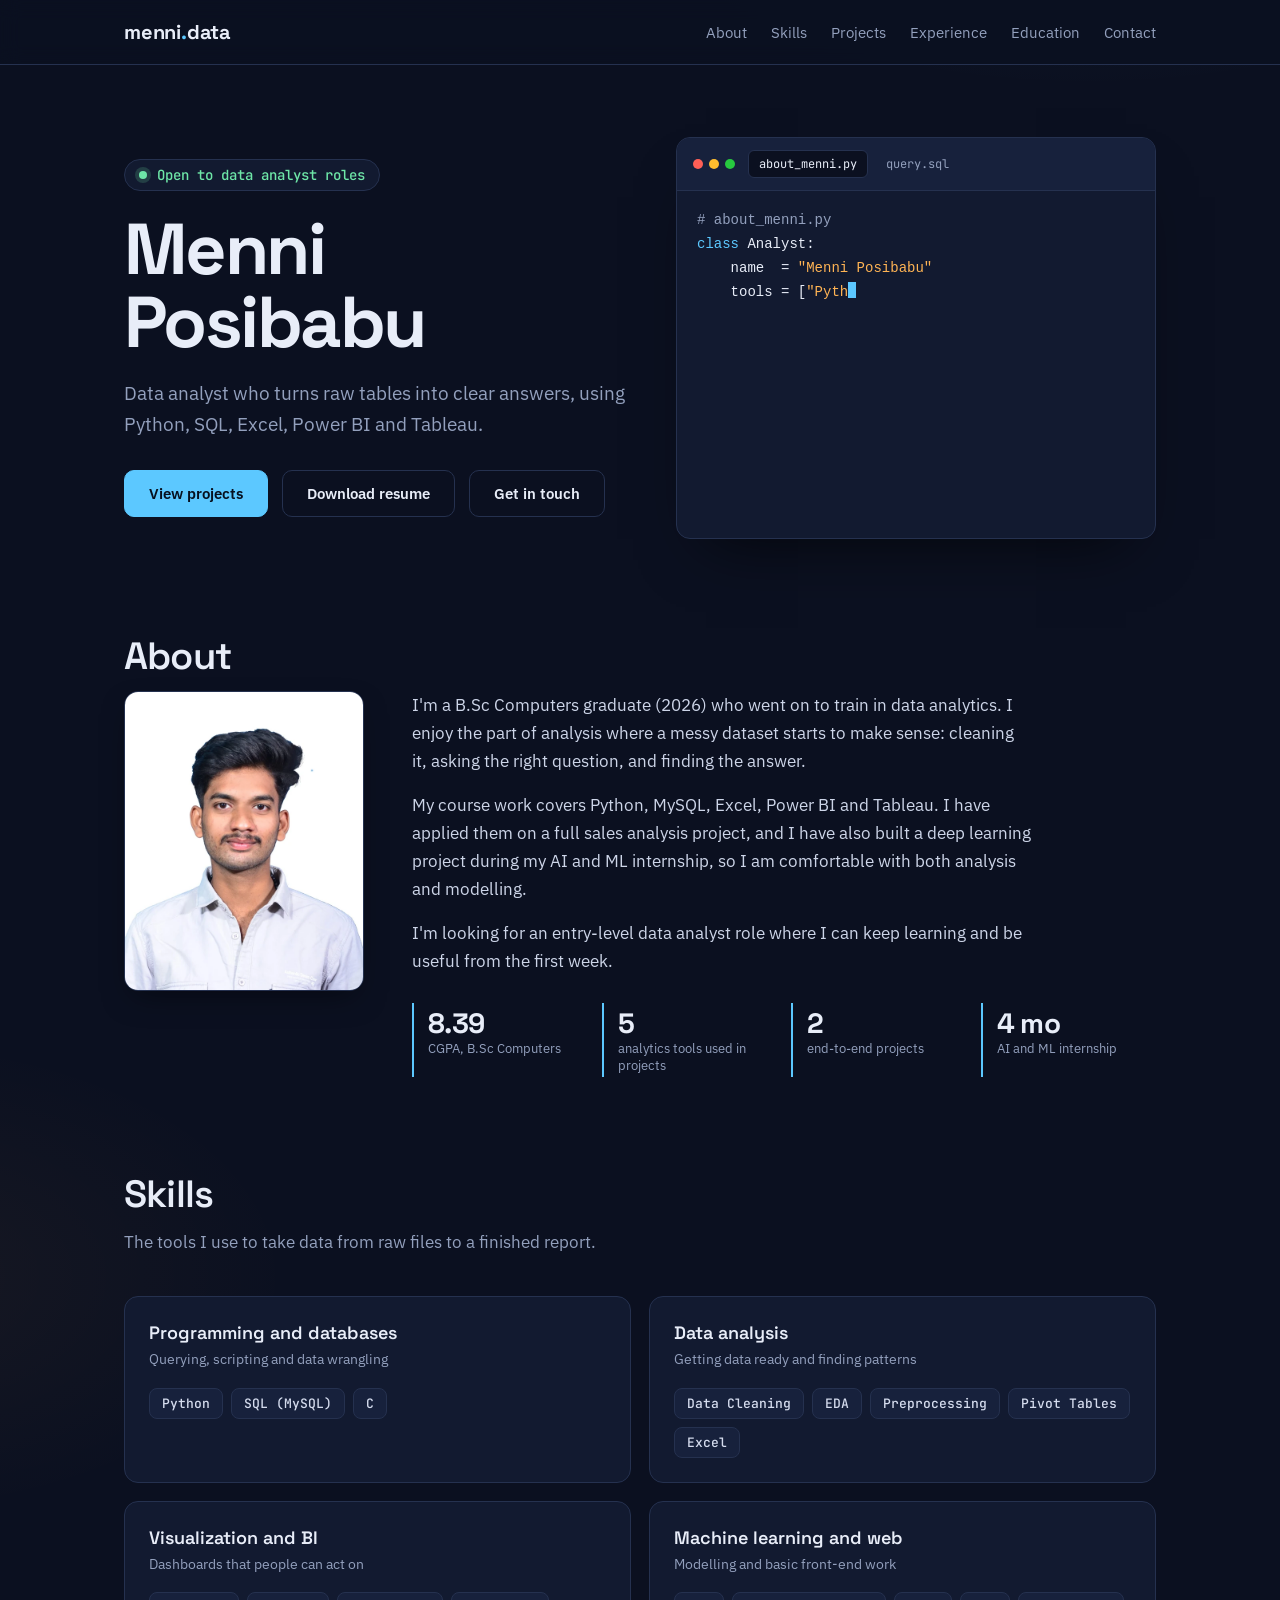
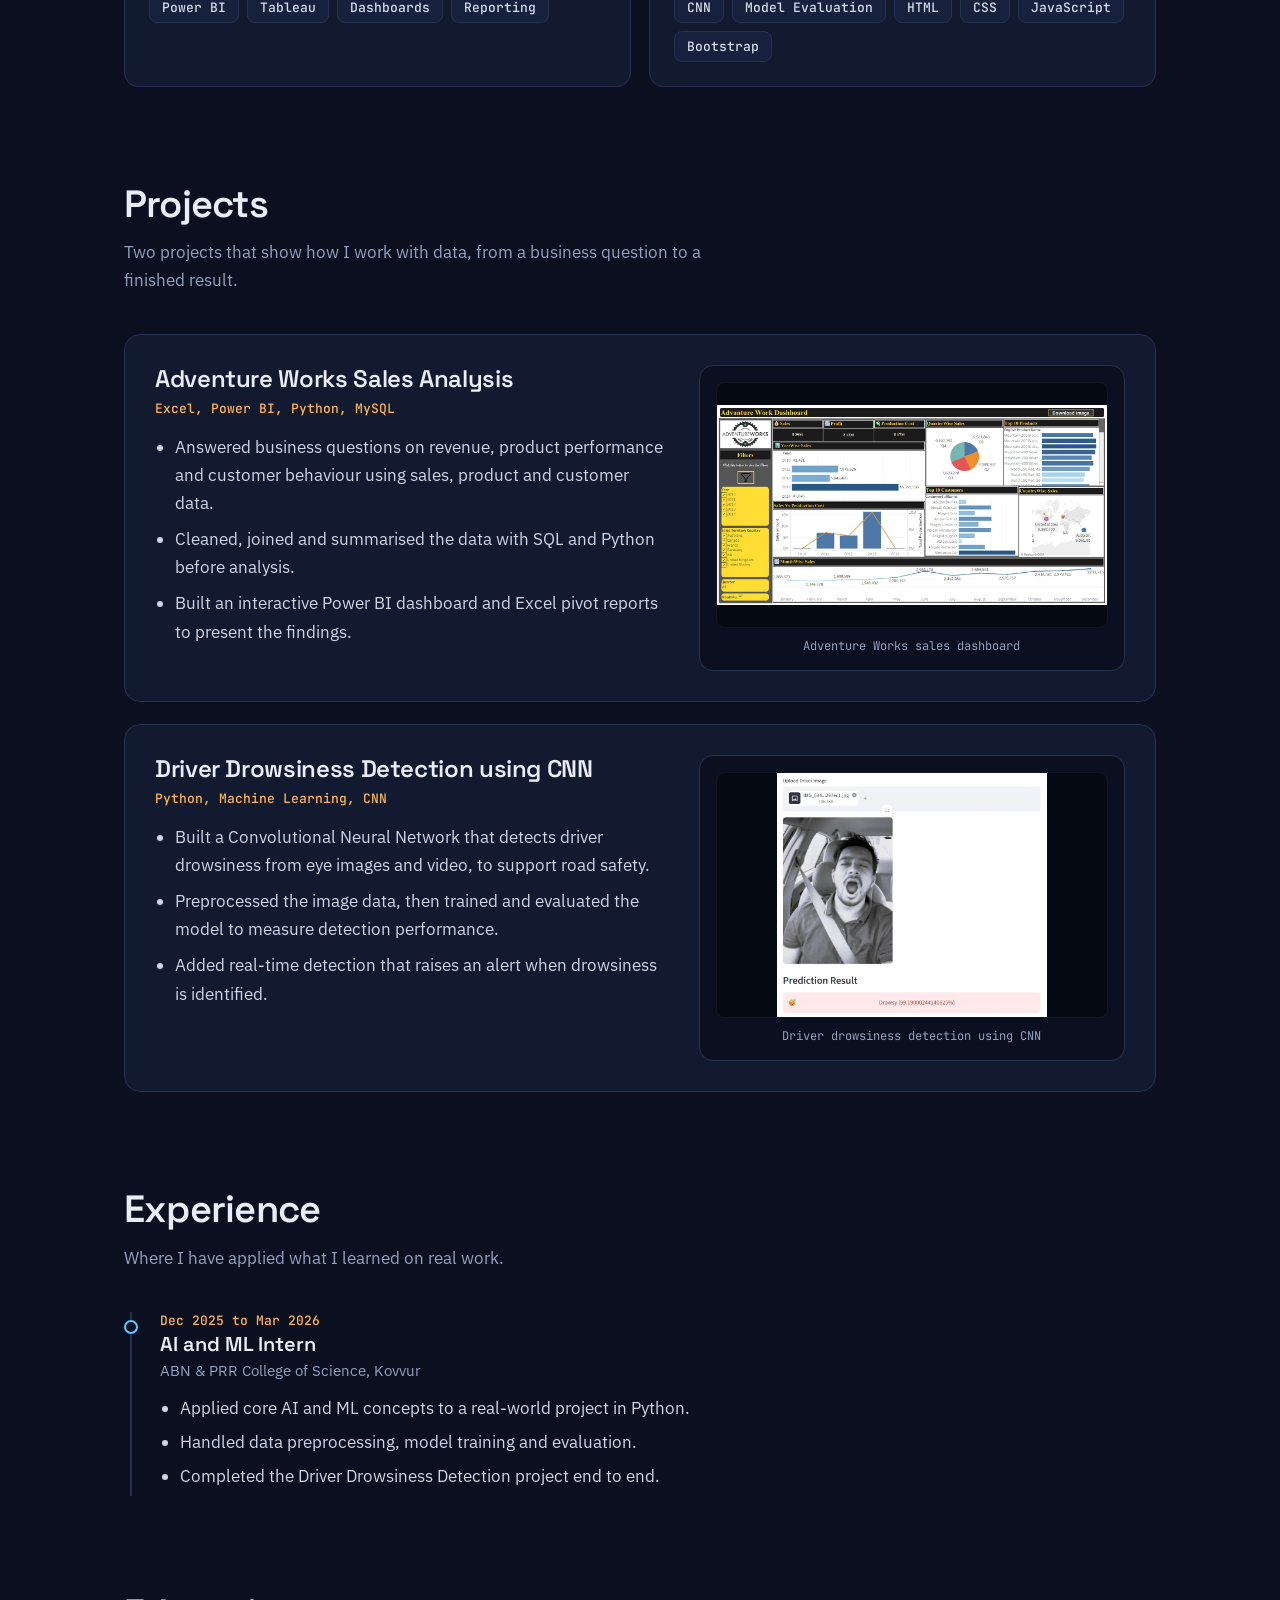
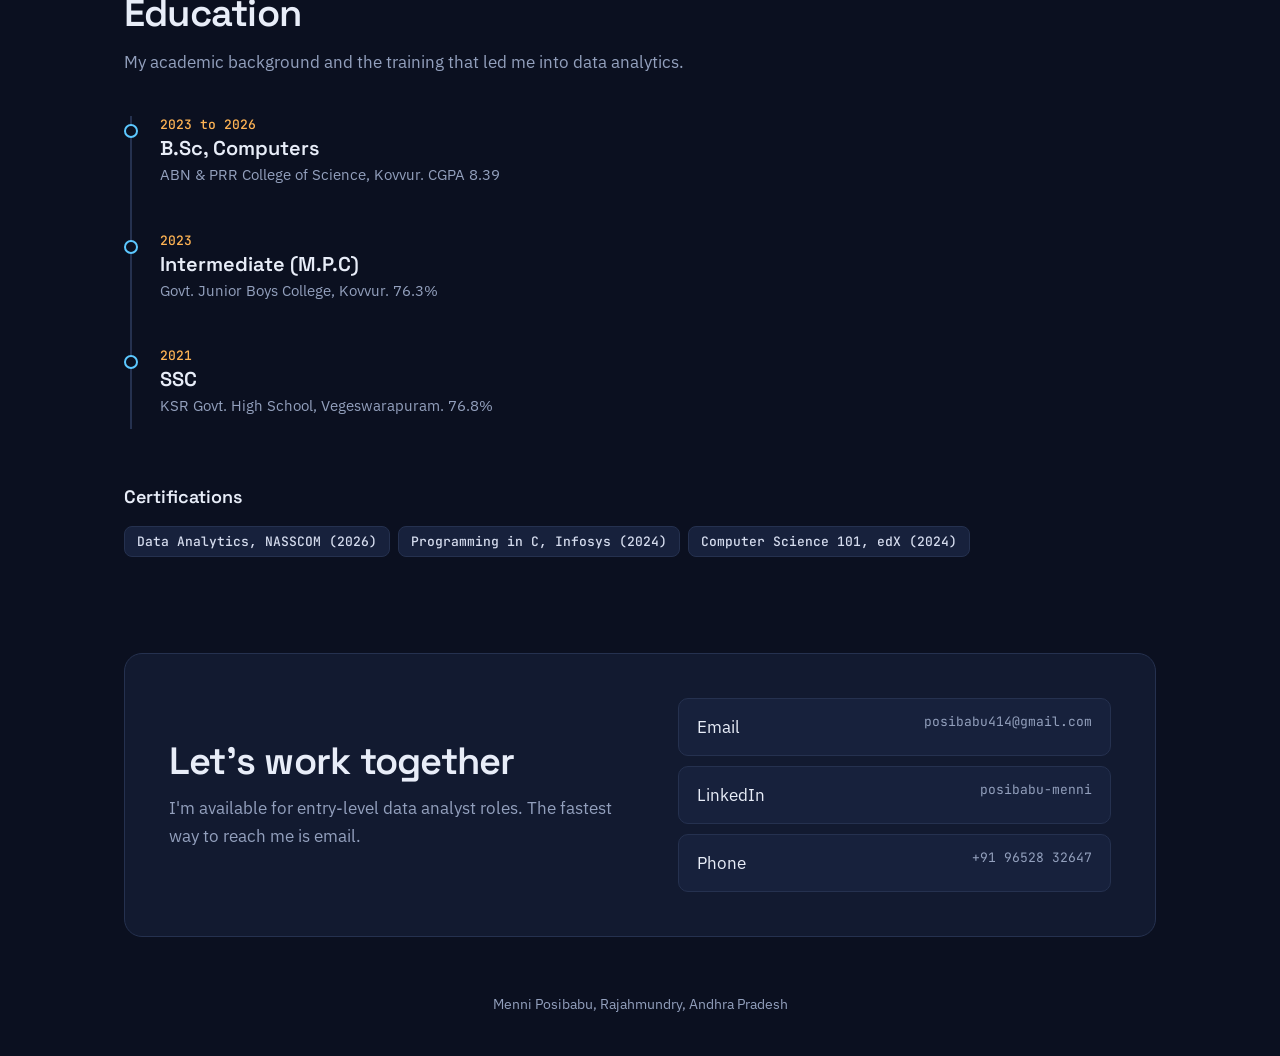
==== index.html @ e48db05c "Add files via upload" ====
<!DOCTYPE html>
<html lang="en">

<head>
  <meta charset="utf-8">
  <meta name="viewport" content="width=device-width, initial-scale=1, viewport-fit=cover">
  <meta name="theme-color" content="#0b1020">
  <title>Menni Posibabu | Data Analyst Portfolio</title>
  <meta name="description" content="Entry-level data analyst skilled in Python, SQL, Excel, Power BI and Tableau.">
  <link rel="preconnect" href="https://fonts.googleapis.com">
  <link rel="preconnect" href="https://fonts.gstatic.com" crossorigin>
  <link
    href="https://fonts.googleapis.com/css2?family=IBM+Plex+Sans:wght@400;500;600&family=Space+Grotesk:wght@500;600;700&family=JetBrains+Mono:wght@400;500&display=swap"
    rel="stylesheet">
  <style>
    :root {
      color-scheme: dark;
      --bg: #0b1020;
      --panel: #121a30;
      --panel2: #17213c;
      --line: #25314f;
      --text: #e8edf8;
      --muted: #93a0bd;
      --accent: #5cc8ff;
      --accent2: #ffb454;
      --ok: #6ee7a8;
      --display: "Space Grotesk", "Segoe UI", system-ui, sans-serif;
      --body: "IBM Plex Sans", "Segoe UI", system-ui, sans-serif;
      --mono: "JetBrains Mono", ui-monospace, Consolas, monospace;
      box-sizing: border-box;
    }

    *,
    *::before,
    *::after {
      box-sizing: inherit
    }

    html {
      scroll-behavior: smooth;
      scroll-padding-top: 80px
    }

    body {
      margin: 0;
      background: var(--bg);
      color: var(--text);
      font: 400 17px/1.65 var(--body);
      -webkit-font-smoothing: antialiased;
      background-image:
        radial-gradient(900px 500px at 85% -5%, rgba(92, 200, 255, .10), transparent 60%),
        radial-gradient(700px 400px at -10% 30%, rgba(255, 180, 84, .05), transparent 60%);
    }

    a {
      color: inherit
    }

    :focus-visible {
      outline: 2px solid var(--accent);
      outline-offset: 3px;
      border-radius: 4px
    }

    .wrap {
      max-width: 1080px;
      margin: 0 auto;
      padding: 0 24px
    }

    /* Global Image Optimization & Safety Guard */
    img,
    picture {
      max-width: 100%;
      height: auto;
      display: block
    }

    /* Header & Nav */
    header {
      position: sticky;
      top: 0;
      z-index: 20;
      background: rgba(11, 16, 32, .88);
      backdrop-filter: blur(10px);
      border-bottom: 1px solid var(--line)
    }

    nav {
      display: flex;
      align-items: center;
      justify-content: space-between;
      height: 64px
    }

    .logo {
      font: 700 20px var(--display);
      text-decoration: none;
      letter-spacing: -.01em
    }

    .logo span {
      color: var(--accent)
    }

    nav ul {
      display: flex;
      gap: 24px;
      list-style: none;
      margin: 0;
      padding: 0
    }

    nav ul a {
      text-decoration: none;
      color: var(--muted);
      font-size: 15px;
      transition: color .2s
    }

    nav ul a:hover {
      color: var(--text)
    }

    /* Sections */
    section {
      padding: 96px 0 0
    }

    h2 {
      font: 600 clamp(28px, 4vw, 38px)/1.15 var(--display);
      letter-spacing: -.02em;
      margin: 0 0 12px
    }

    .lead {
      color: var(--muted);
      max-width: 60ch;
      margin: 0 0 40px
    }

    /* Hero */
    .hero {
      padding-top: 72px;
      display: grid;
      grid-template-columns: minmax(0, 1.05fr) minmax(0, 1fr);
      gap: 48px;
      align-items: center
    }

    .status {
      display: inline-flex;
      align-items: center;
      gap: 10px;
      font: 500 14px var(--mono);
      color: var(--ok);
      border: 1px solid var(--line);
      background: var(--panel);
      padding: 6px 14px;
      border-radius: 99px
    }

    .status i {
      width: 8px;
      height: 8px;
      border-radius: 50%;
      background: var(--ok);
      box-shadow: 0 0 0 4px rgba(110, 231, 168, .18)
    }

    h1 {
      font: 700 clamp(40px, 6.4vw, 72px)/1.02 var(--display);
      letter-spacing: -.035em;
      margin: 22px 0 18px
    }

    .hero p {
      color: var(--muted);
      font-size: 19px;
      max-width: 46ch;
      margin: 0 0 30px
    }

    .btns {
      display: flex;
      gap: 14px;
      flex-wrap: wrap
    }

    .btn {
      display: inline-block;
      padding: 13px 24px;
      border-radius: 10px;
      font: 600 15px var(--body);
      text-decoration: none;
      border: 1px solid var(--line);
      transition: transform .15s, border-color .2s, background .2s
    }

    .btn:hover {
      transform: translateY(-2px);
      border-color: var(--accent)
    }

    .btn.primary {
      background: var(--accent);
      color: #06101f;
      border-color: var(--accent)
    }

    .btn.primary:hover {
      background: #86d8ff
    }

    /* Interactive Console Widget */
    .console {
      background: var(--panel);
      border: 1px solid var(--line);
      border-radius: 14px;
      box-shadow: 0 30px 60px -30px rgba(0, 0, 0, .7);
      overflow: hidden;
      font: 400 14px/1.7 var(--mono)
    }

    .console .bar {
      display: flex;
      align-items: center;
      gap: 7px;
      padding: 12px 16px;
      border-bottom: 1px solid var(--line);
      background: var(--panel2);
      font-size: 12px
    }

    .console .dots {
      display: flex;
      gap: 6px;
      margin-right: 6px
    }

    .console .dots span {
      width: 10px;
      height: 10px;
      border-radius: 50%
    }

    .console .dots span:nth-child(1) {
      background: #ff5f56
    }

    .console .dots span:nth-child(2) {
      background: #ffbd2e
    }

    .console .dots span:nth-child(3) {
      background: #27c93f
    }

    .console .tab {
      font: inherit;
      color: var(--muted);
      background: transparent;
      border: 1px solid transparent;
      border-radius: 6px;
      padding: 3px 10px;
      cursor: pointer;
      transition: all .15s
    }

    .console .tab.on {
      color: var(--text);
      background: var(--bg);
      border-color: var(--line)
    }

    .console pre {
      margin: 0;
      padding: 18px 20px;
      white-space: pre-wrap;
      min-height: 150px;
      color: var(--text)
    }

    .k {
      color: var(--accent)
    }

    .s {
      color: var(--accent2)
    }

    .c {
      color: var(--muted)
    }

    .caret {
      display: inline-block;
      width: 8px;
      height: 16px;
      background: var(--accent);
      vertical-align: -2px;
      animation: blink 1s steps(2) infinite
    }

    @keyframes blink {
      50% {
        opacity: 0
      }
    }

    .result {
      padding: 0 20px 18px;
      opacity: 0;
      transition: opacity .5s
    }

    .result.show {
      opacity: 1
    }

    .result table {
      width: 100%;
      border-collapse: collapse;
      font-size: 13px
    }

    .result th,
    .result td {
      text-align: left;
      padding: 8px 10px;
      border-top: 1px solid var(--line);
      vertical-align: top
    }

    .result th {
      color: var(--muted);
      font-weight: 400;
      width: 26%
    }

    .result td {
      color: var(--text)
    }

    /* About Section */
    .about {
      display: grid;
      grid-template-columns: 240px minmax(0, 1fr);
      gap: 48px;
      align-items: start
    }

    .photo {
      width: 240px;
      height: 300px;
      aspect-ratio: 4/5;
      border-radius: 14px;
      border: 1px solid var(--line);
      background: var(--panel2);
      overflow: hidden;
      flex-shrink: 0;
      box-shadow: 0 12px 30px -10px rgba(0, 0, 0, .5);
    }

    .photo picture,
    .photo img {
      width: 100%;
      height: 100%
    }

    .photo img {
      object-fit: cover;
      object-position: center top
    }

    .about p {
      margin: 0 0 16px;
      max-width: 62ch;
      color: #cdd5e8
    }

    .facts {
      display: grid;
      grid-template-columns: repeat(4, 1fr);
      gap: 14px;
      margin-top: 28px
    }

    .fact {
      border-left: 2px solid var(--accent);
      padding: 2px 0 2px 14px
    }

    .fact b {
      display: block;
      font: 700 28px var(--display);
      letter-spacing: -.02em
    }

    .fact small {
      color: var(--muted);
      font-size: 13px;
      line-height: 1.3;
      display: block
    }

    /* Skills */
    .skills {
      display: grid;
      grid-template-columns: repeat(2, minmax(0, 1fr));
      gap: 18px
    }

    .group {
      background: var(--panel);
      border: 1px solid var(--line);
      border-radius: 14px;
      padding: 24px
    }

    .group h3 {
      font: 600 18px var(--display);
      margin: 0 0 4px
    }

    .group p {
      margin: 0 0 16px;
      color: var(--muted);
      font-size: 14px
    }

    .chips {
      display: flex;
      flex-wrap: wrap;
      gap: 8px
    }

    .chip {
      font: 500 13px var(--mono);
      padding: 6px 12px;
      border-radius: 8px;
      background: var(--panel2);
      border: 1px solid var(--line);
      color: #d5dcee
    }

    /* Projects */
    .proj {
      display: grid;
      gap: 22px
    }

    .card {
      background: var(--panel);
      border: 1px solid var(--line);
      border-radius: 16px;
      padding: 30px;
      display: grid;
      grid-template-columns: minmax(0, 1.2fr) minmax(0, 1fr);
      gap: 32px;
      transition: border-color .25s
    }

    .card:hover {
      border-color: #3a4c78
    }

    .card h3 {
      font: 600 24px/1.2 var(--display);
      letter-spacing: -.015em;
      margin: 0 0 6px
    }

    .tag {
      color: var(--accent2);
      font: 500 13px var(--mono);
      margin: 0 0 16px
    }

    .card ul {
      margin: 0 0 20px;
      padding-left: 20px;
      color: #cdd5e8
    }

    .card li {
      margin-bottom: 8px
    }

    /* Visual Frame - Uniform, Constrained & Anti-Layout-Shift */
    .viz {
      background: var(--bg);
      border: 1px solid var(--line);
      border-radius: 14px;
      padding: 16px;
      display: flex;
      flex-direction: column;
      justify-content: center;
      gap: 10px;
    }

    .viz-frame {
      position: relative;
      width: 100%;
      aspect-ratio: 16/10;
      max-height: 270px;
      border-radius: 8px;
      overflow: hidden;
      background: #060a15;
      border: 1px solid rgba(255, 255, 255, .05);
      display: flex;
      align-items: center;
      justify-content: center;
    }

    .viz-frame picture,
    .viz-frame img {
      width: 100%;
      height: 100%
    }

    .viz-frame img {
      object-fit: contain;
      transition: transform .3s ease
    }

    .card:hover .viz-frame img {
      transform: scale(1.02)
    }

    .viz-caption {
      color: var(--muted);
      font: 12px/1.4 var(--mono);
      text-align: center
    }

    /* Timeline: Experience & Education */
    .tl {
      border-left: 2px solid var(--line);
      margin-left: 6px;
      padding-left: 28px;
      display: grid;
      gap: 34px
    }

    .item {
      position: relative
    }

    .item::before {
      content: "";
      position: absolute;
      left: -36px;
      top: 8px;
      width: 14px;
      height: 14px;
      border-radius: 50%;
      background: var(--bg);
      border: 2px solid var(--accent)
    }

    .item .when {
      font: 500 13px var(--mono);
      color: var(--accent2)
    }

    .item h3 {
      font: 600 20px var(--display);
      margin: 2px 0 2px
    }

    .item .where {
      color: var(--muted);
      font-size: 15px;
      margin-bottom: 10px
    }

    .item ul {
      margin: 0;
      padding-left: 20px;
      color: #cdd5e8
    }

    .item li {
      margin-bottom: 6px
    }

    .sub {
      font: 600 18px var(--display);
      margin: 56px 0 18px
    }

    /* Contact */
    .contact {
      text-align: left;
      background: var(--panel);
      border: 1px solid var(--line);
      border-radius: 18px;
      padding: 44px;
      display: grid;
      grid-template-columns: minmax(0, 1.1fr) minmax(0, 1fr);
      gap: 32px;
      align-items: center
    }

    .contact h2 {
      margin: 0 0 10px
    }

    .contact p {
      color: var(--muted);
      margin: 0
    }

    .links {
      display: grid;
      gap: 10px
    }

    .links a {
      display: flex;
      justify-content: space-between;
      gap: 12px;
      padding: 14px 18px;
      border: 1px solid var(--line);
      border-radius: 10px;
      text-decoration: none;
      background: var(--panel2);
      transition: border-color .2s, transform .15s;
      overflow-wrap: anywhere
    }

    .links a:hover {
      border-color: var(--accent);
      transform: translateX(3px)
    }

    .links span {
      color: var(--muted);
      font: 13px var(--mono);
      min-width: 0
    }

    footer {
      padding: 56px 0 40px;
      color: var(--muted);
      font-size: 14px;
      text-align: center
    }

    /* Clean Consolidated Responsive Breakpoints */
    @media (max-width:860px) {
      .hero {
        grid-template-columns: 1fr;
        gap: 36px
      }

      .about {
        grid-template-columns: 1fr;
        gap: 28px
      }

      .photo {
        width: 180px;
        height: 225px
      }

      .facts {
        grid-template-columns: repeat(2, 1fr)
      }

      .card {
        grid-template-columns: 1fr;
        padding: 24px;
        gap: 24px
      }

      .contact {
        grid-template-columns: 1fr;
        padding: 28px
      }
    }

    @media (max-width:720px) {
      nav {
        height: auto;
        flex-direction: column;
        gap: 8px;
        padding: 12px 0
      }

      nav ul {
        gap: 8px;
        overflow-x: auto;
        scrollbar-width: none
      }

      nav ul::-webkit-scrollbar {
        display: none
      }

      nav ul a {
        display: block;
        padding: 6px 10px;
        white-space: nowrap
      }

      .skills {
        grid-template-columns: 1fr
      }
    }

    @media (max-width:600px) {
      .wrap {
        padding: 0 18px
      }

      section {
        padding-top: 72px
      }

      .hero {
        padding-top: 40px;
        gap: 28px
      }

      .hero p {
        font-size: 17px
      }

      .btns {
        gap: 10px
      }

      .btn {
        padding: 12px 18px
      }

      .console .bar {
        padding: 10px 12px
      }

      .console pre {
        padding: 14px 16px;
        font-size: 13px
      }

      .result {
        padding: 0 14px 14px
      }

      .result th,
      .result td {
        padding: 6px;
        font-size: 12px
      }

      .group {
        padding: 20px
      }

      .viz-frame {
        max-height: 220px
      }

      .links a {
        flex-wrap: wrap;
        padding: 12px 14px
      }

      footer {
        padding: 40px 0 30px
      }
    }

    @media (max-width:380px) {
      .wrap {
        padding: 0 14px
      }

      h1 {
        font-size: clamp(34px, 10vw, 42px)
      }

      .btns {
        flex-direction: column;
        align-items: stretch
      }

      .btn {
        text-align: center
      }

      .photo {
        width: 150px;
        height: 190px
      }

      .chip {
        font-size: 12px;
        padding: 5px 8px
      }

      .contact {
        padding: 20px
      }
    }

    @media (prefers-reduced-motion:reduce) {

      *,
      *::before,
      *::after {
        animation: none !important;
        transition: none !important;
        scroll-behavior: auto !important
      }

      .result {
        opacity: 1
      }
    }
  </style>
</head>

<body>

  <header>
    <div class="wrap">
      <nav>
        <a class="logo" href="#top">menni<span>.</span>data</a>
        <ul>
          <li><a href="#about">About</a></li>
          <li><a href="#skills">Skills</a></li>
          <li><a href="#projects">Projects</a></li>
          <li><a href="#experience">Experience</a></li>
          <li><a href="#education">Education</a></li>
          <li><a href="#contact">Contact</a></li>
        </ul>
      </nav>
    </div>
  </header>

  <main id="top">
    <div class="wrap">

      <!-- Hero Section -->
      <div class="hero">
        <div>
          <span class="status"><i></i>Open to data analyst roles</span>
          <h1>Menni Posibabu</h1>
          <p>Data analyst who turns raw tables into clear answers, using Python, SQL, Excel, Power BI and Tableau.</p>
          <div class="btns">
            <a class="btn primary" href="#projects">View projects</a>
            <a class="btn" href="MyResume(word).docx" download="Menni_Posibabu_Resume.docx">Download resume</a>
            <a class="btn" href="#contact">Get in touch</a>
          </div>
        </div>
        <div class="console" aria-label="Interactive code console">
          <div class="bar">
            <div class="dots"><span></span><span></span><span></span></div>
            <button class="tab on" data-t="py" aria-pressed="true">about_menni.py</button>
            <button class="tab" data-t="sql" aria-pressed="false">query.sql</button>
          </div>
          <pre id="q" aria-live="off"></pre>
          <div class="result" id="res">
            <table>
              <tr>
                <th>role</th>
                <td>Data Analyst (entry level)</td>
              </tr>
              <tr>
                <th>tools</th>
                <td>Python, MySQL, Excel, Power BI, Tableau</td>
              </tr>
              <tr>
                <th>based_in</th>
                <td>Rajahmundry, India</td>
              </tr>
              <tr>
                <th>status</th>
                <td style="color:var(--ok)">open_to_work = TRUE</td>
              </tr>
            </table>
          </div>
        </div>
      </div>

      <!-- About Section -->
      <section id="about">
        <h2>About</h2>
        <div class="about">
          <div class="photo">
            <img src="my_photo.webp" alt="Portrait of Menni Posibabu" width="240" height="300" decoding="async">
          </div>
          <div>
            <p>I'm a B.Sc Computers graduate (2026) who went on to train in data analytics. I enjoy the part of analysis
              where a messy dataset starts to make sense: cleaning it, asking the right question, and finding the
              answer.</p>
            <p>My course work covers Python, MySQL, Excel, Power BI and Tableau. I have applied them on a full sales
              analysis project, and I have also built a deep learning project during my AI and ML internship, so I am
              comfortable with both analysis and modelling.</p>
            <p>I'm looking for an entry-level data analyst role where I can keep learning and be useful from the first
              week.</p>
            <div class="facts">
              <div class="fact"><b>8.39</b><small>CGPA, B.Sc Computers</small></div>
              <div class="fact"><b>5</b><small>analytics tools used in projects</small></div>
              <div class="fact"><b>2</b><small>end-to-end projects</small></div>
              <div class="fact"><b>4 mo</b><small>AI and ML internship</small></div>
            </div>
          </div>
        </div>
      </section>

      <!-- Skills Section -->
      <section id="skills">
        <h2>Skills</h2>
        <p class="lead">The tools I use to take data from raw files to a finished report.</p>
        <div class="skills">
          <div class="group">
            <h3>Programming and databases</h3>
            <p>Querying, scripting and data wrangling</p>
            <div class="chips"><span class="chip">Python</span><span class="chip">SQL (MySQL)</span><span
                class="chip">C</span></div>
          </div>
          <div class="group">
            <h3>Data analysis</h3>
            <p>Getting data ready and finding patterns</p>
            <div class="chips"><span class="chip">Data Cleaning</span><span class="chip">EDA</span><span
                class="chip">Preprocessing</span><span class="chip">Pivot Tables</span><span class="chip">Excel</span>
            </div>
          </div>
          <div class="group">
            <h3>Visualization and BI</h3>
            <p>Dashboards that people can act on</p>
            <div class="chips"><span class="chip">Power BI</span><span class="chip">Tableau</span><span
                class="chip">Dashboards</span><span class="chip">Reporting</span></div>
          </div>
          <div class="group">
            <h3>Machine learning and web</h3>
            <p>Modelling and basic front-end work</p>
            <div class="chips"><span class="chip">CNN</span><span class="chip">Model Evaluation</span><span
                class="chip">HTML</span><span class="chip">CSS</span><span class="chip">JavaScript</span><span
                class="chip">Bootstrap</span></div>
          </div>
        </div>
      </section>

      <!-- Projects Section -->
      <section id="projects">
        <h2>Projects</h2>
        <p class="lead">Two projects that show how I work with data, from a business question to a finished result.</p>
        <div class="proj">

          <article class="card">
            <div>
              <h3>Adventure Works Sales Analysis</h3>
              <p class="tag">Excel, Power BI, Python, MySQL</p>
              <ul>
                <li>Answered business questions on revenue, product performance and customer behaviour using sales,
                  product and customer data.</li>
                <li>Cleaned, joined and summarised the data with SQL and Python before analysis.</li>
                <li>Built an interactive Power BI dashboard and Excel pivot reports to present the findings.</li>
              </ul>
            </div>
            <div class="viz">
              <div class="viz-frame">
                <img src="Advanture_Works.webp" alt="Adventure Works sales dashboard" width="1400" height="719"
                  loading="lazy" decoding="async">
              </div>
              <div class="viz-caption">Adventure Works sales dashboard</div>
            </div>
          </article>

          <article class="card">
            <div>
              <h3>Driver Drowsiness Detection using CNN</h3>
              <p class="tag">Python, Machine Learning, CNN</p>
              <ul>
                <li>Built a Convolutional Neural Network that detects driver drowsiness from eye images and video, to
                  support road safety.</li>
                <li>Preprocessed the image data, then trained and evaluated the model to measure detection performance.
                </li>
                <li>Added real-time detection that raises an alert when drowsiness is identified.</li>
              </ul>
            </div>
            <div class="viz">
              <div class="viz-frame">
                <img src="Driver_Drowsiness.webp" alt="Driver drowsiness detection project" width="922" height="832"
                  loading="lazy" decoding="async">
              </div>
              <div class="viz-caption">Driver drowsiness detection using CNN</div>
            </div>
          </article>

        </div>
      </section>

      <!-- Experience Section -->
      <section id="experience">
        <h2>Experience</h2>
        <p class="lead">Where I have applied what I learned on real work.</p>
        <div class="tl">
          <div class="item">
            <div class="when">Dec 2025 to Mar 2026</div>
            <h3>AI and ML Intern</h3>
            <div class="where">ABN &amp; PRR College of Science, Kovvur</div>
            <ul>
              <li>Applied core AI and ML concepts to a real-world project in Python.</li>
              <li>Handled data preprocessing, model training and evaluation.</li>
              <li>Completed the Driver Drowsiness Detection project end to end.</li>
            </ul>
          </div>
        </div>
      </section>

      <!-- Education Section -->
      <section id="education">
        <h2>Education</h2>
        <p class="lead">My academic background and the training that led me into data analytics.</p>
        <div class="tl">
          <div class="item">
            <div class="when">2023 to 2026</div>
            <h3>B.Sc, Computers</h3>
            <div class="where">ABN &amp; PRR College of Science, Kovvur. CGPA 8.39</div>
          </div>
          <div class="item">
            <div class="when">2023</div>
            <h3>Intermediate (M.P.C)</h3>
            <div class="where">Govt. Junior Boys College, Kovvur. 76.3%</div>
          </div>
          <div class="item">
            <div class="when">2021</div>
            <h3>SSC</h3>
            <div class="where">KSR Govt. High School, Vegeswarapuram. 76.8%</div>
          </div>
        </div>
        <h3 class="sub">Certifications</h3>
        <div class="chips">
          <span class="chip">Data Analytics, NASSCOM (2026)</span>
          <span class="chip">Programming in C, Infosys (2024)</span>
          <span class="chip">Computer Science 101, edX (2024)</span>
        </div>
      </section>

      <!-- Contact Section -->
      <section id="contact">
        <div class="contact">
          <div>
            <h2>Let's work together</h2>
            <p>I'm available for entry-level data analyst roles. The fastest way to reach me is email.</p>
          </div>
          <div class="links">
            <a href="mailto:posibabu414@gmail.com">Email <span>posibabu414@gmail.com</span></a>
            <a href="https://linkedin.com/in/posibabu-menni-a346b5442" target="_blank" rel="noopener">LinkedIn
              <span>posibabu-menni</span></a>
            <a href="tel:+919652832647">Phone <span>+91 96528 32647</span></a>
          </div>
        </div>
      </section>

    </div>
  </main>

  <footer>
    <div class="wrap">Menni Posibabu, Rajahmundry, Andhra Pradesh</div>
  </footer>

  <script>
    (function () {
      var q = document.getElementById('q');
      var res = document.getElementById('res');
      var tabs = document.querySelectorAll('.tab');

      var snippets = {
        py: [
          { text: '# about_menni.py\n', cls: 'c' },
          { text: 'class', cls: 'k' },
          { text: ' Analyst:\n    name  = ' },
          { text: '"Menni Posibabu"', cls: 's' },
          { text: '\n    tools = [' },
          { text: '"Python"', cls: 's' },
          { text: ', ' },
          { text: '"SQL"', cls: 's' },
          { text: ', ' },
          { text: '"Excel"', cls: 's' },
          { text: ', ' },
          { text: '"Power BI"', cls: 's' },
          { text: ', ' },
          { text: '"Tableau"', cls: 's' },
          { text: ']\n    open_to_work = ' },
          { text: 'True', cls: 'k' },
          { text: '\n\n' },
          { text: 'print', cls: 'k' },
          { text: '(Analyst.name)' }
        ],
        sql: [
          { text: 'SELECT', cls: 'k' },
          { text: ' role, tools, based_in, status\n' },
          { text: 'FROM', cls: 'k' },
          { text: '   analyst\n' },
          { text: 'WHERE', cls: 'k' },
          { text: '  name = ' },
          { text: "'Menni Posibabu'", cls: 's' },
          { text: ';' }
        ]
      };

      var reduceMotion = window.matchMedia('(prefers-reduced-motion: reduce)').matches;
      var currentRun = 0;

      function renderSnippet(tokens) {
        return tokens.map(function (t) {
          return t.cls ? '<span class="' + t.cls + '">' + t.text + '</span>' : t.text;
        }).join('');
      }

      function typeIt(lang) {
        var runId = ++currentRun;
        var tokens = snippets[lang];
        res.classList.remove('show');

        if (reduceMotion) {
          q.innerHTML = renderSnippet(tokens);
          res.classList.add('show');
          return;
        }

        q.innerHTML = '<span class="caret"></span>';
        var tokIdx = 0, charIdx = 0;
        var builtHTML = '';

        function tick() {
          if (runId !== currentRun) return;
          if (tokIdx >= tokens.length) {
            q.innerHTML = builtHTML;
            res.classList.add('show');
            return;
          }

          var curTok = tokens[tokIdx];
          charIdx++;
          var subText = curTok.text.slice(0, charIdx);
          var currentPart = curTok.cls ? '<span class="' + curTok.cls + '">' + subText + '</span>' : subText;

          q.innerHTML = builtHTML + currentPart + '<span class="caret"></span>';

          if (charIdx >= curTok.text.length) {
            builtHTML += curTok.cls ? '<span class="' + curTok.cls + '">' + curTok.text + '</span>' : curTok.text;
            tokIdx++;
            charIdx = 0;
          }

          var delay = (tokIdx % 3 === 0 && charIdx === 0) ? 60 : 18;
          setTimeout(tick, delay);
        }

        setTimeout(tick, lang === 'py' ? 300 : 80);
      }

      tabs.forEach(function (tab) {
        tab.addEventListener('click', function () {
          tabs.forEach(function (t) {
            t.classList.remove('on');
            t.setAttribute('aria-pressed', 'false');
          });
          tab.classList.add('on');
          tab.setAttribute('aria-pressed', 'true');
          typeIt(tab.getAttribute('data-t'));
        });
      });

      typeIt('py');
    })();
  </script>
</body>

</html>
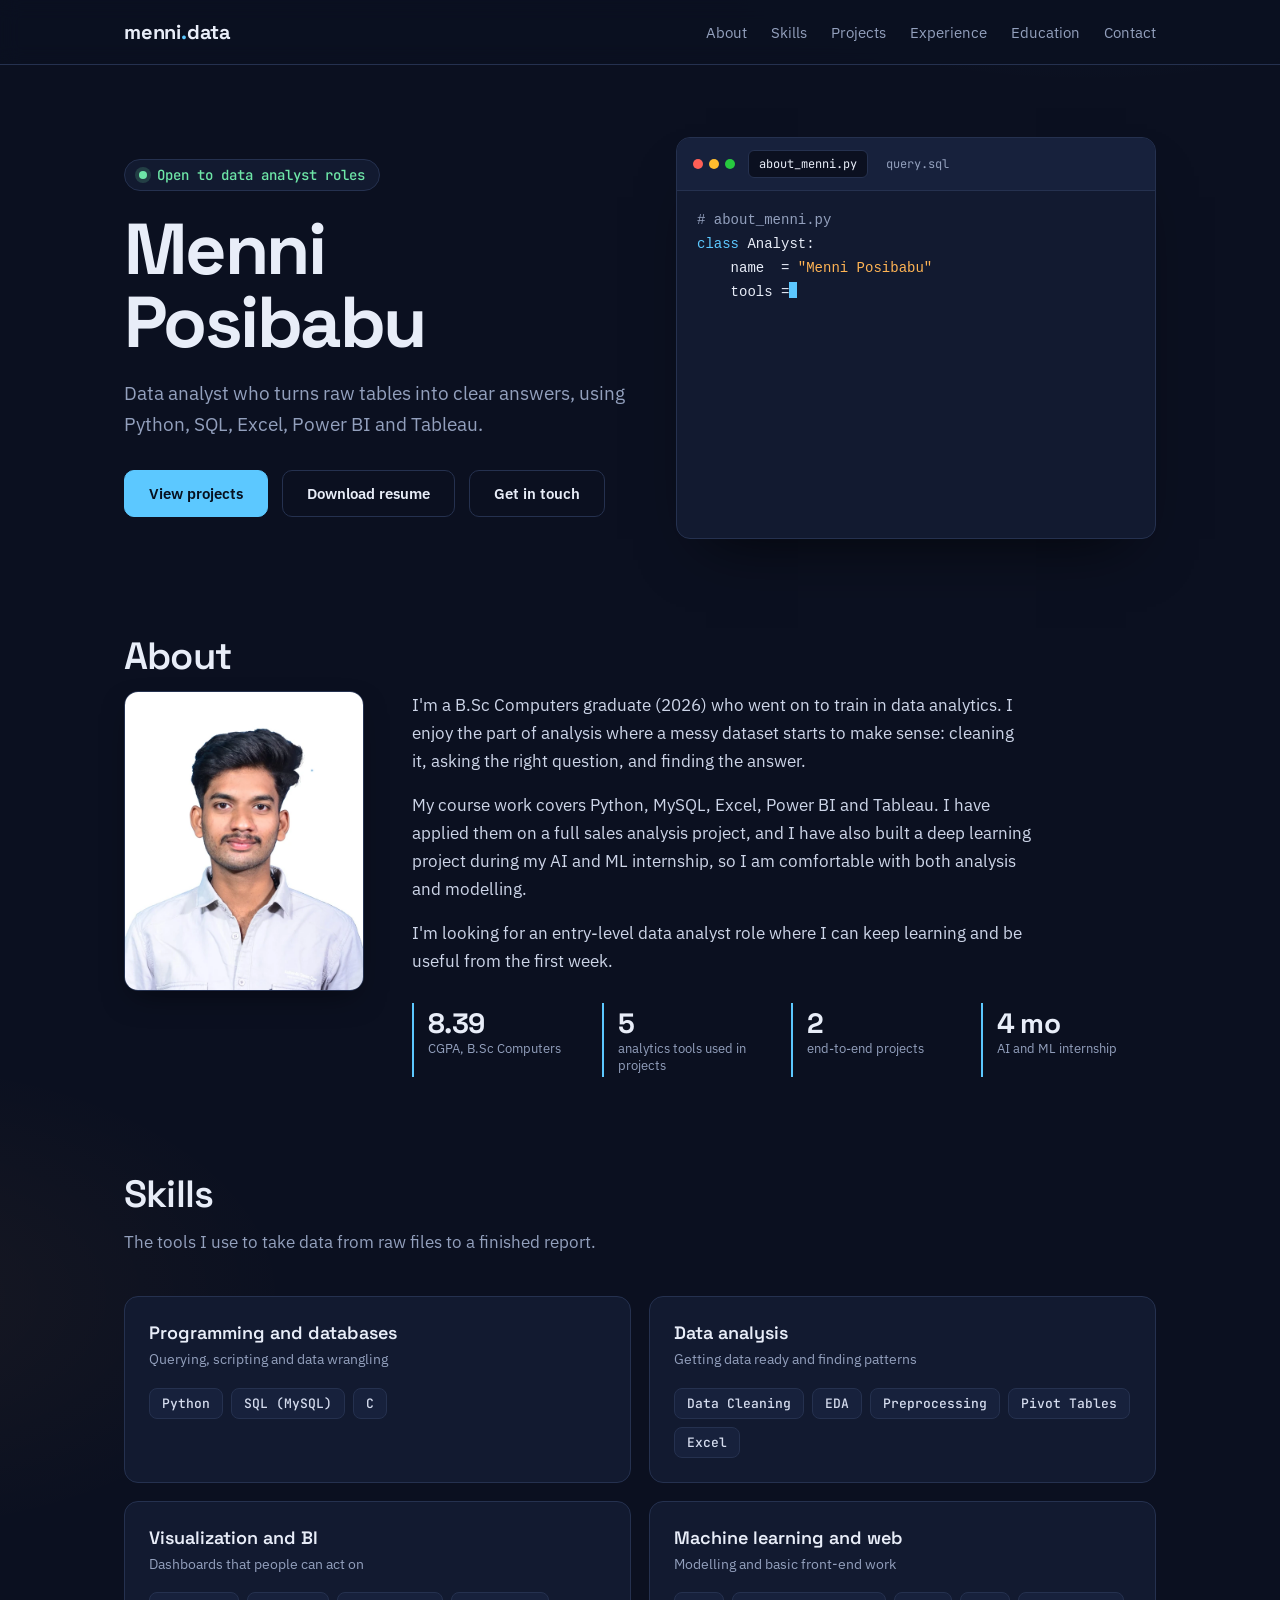
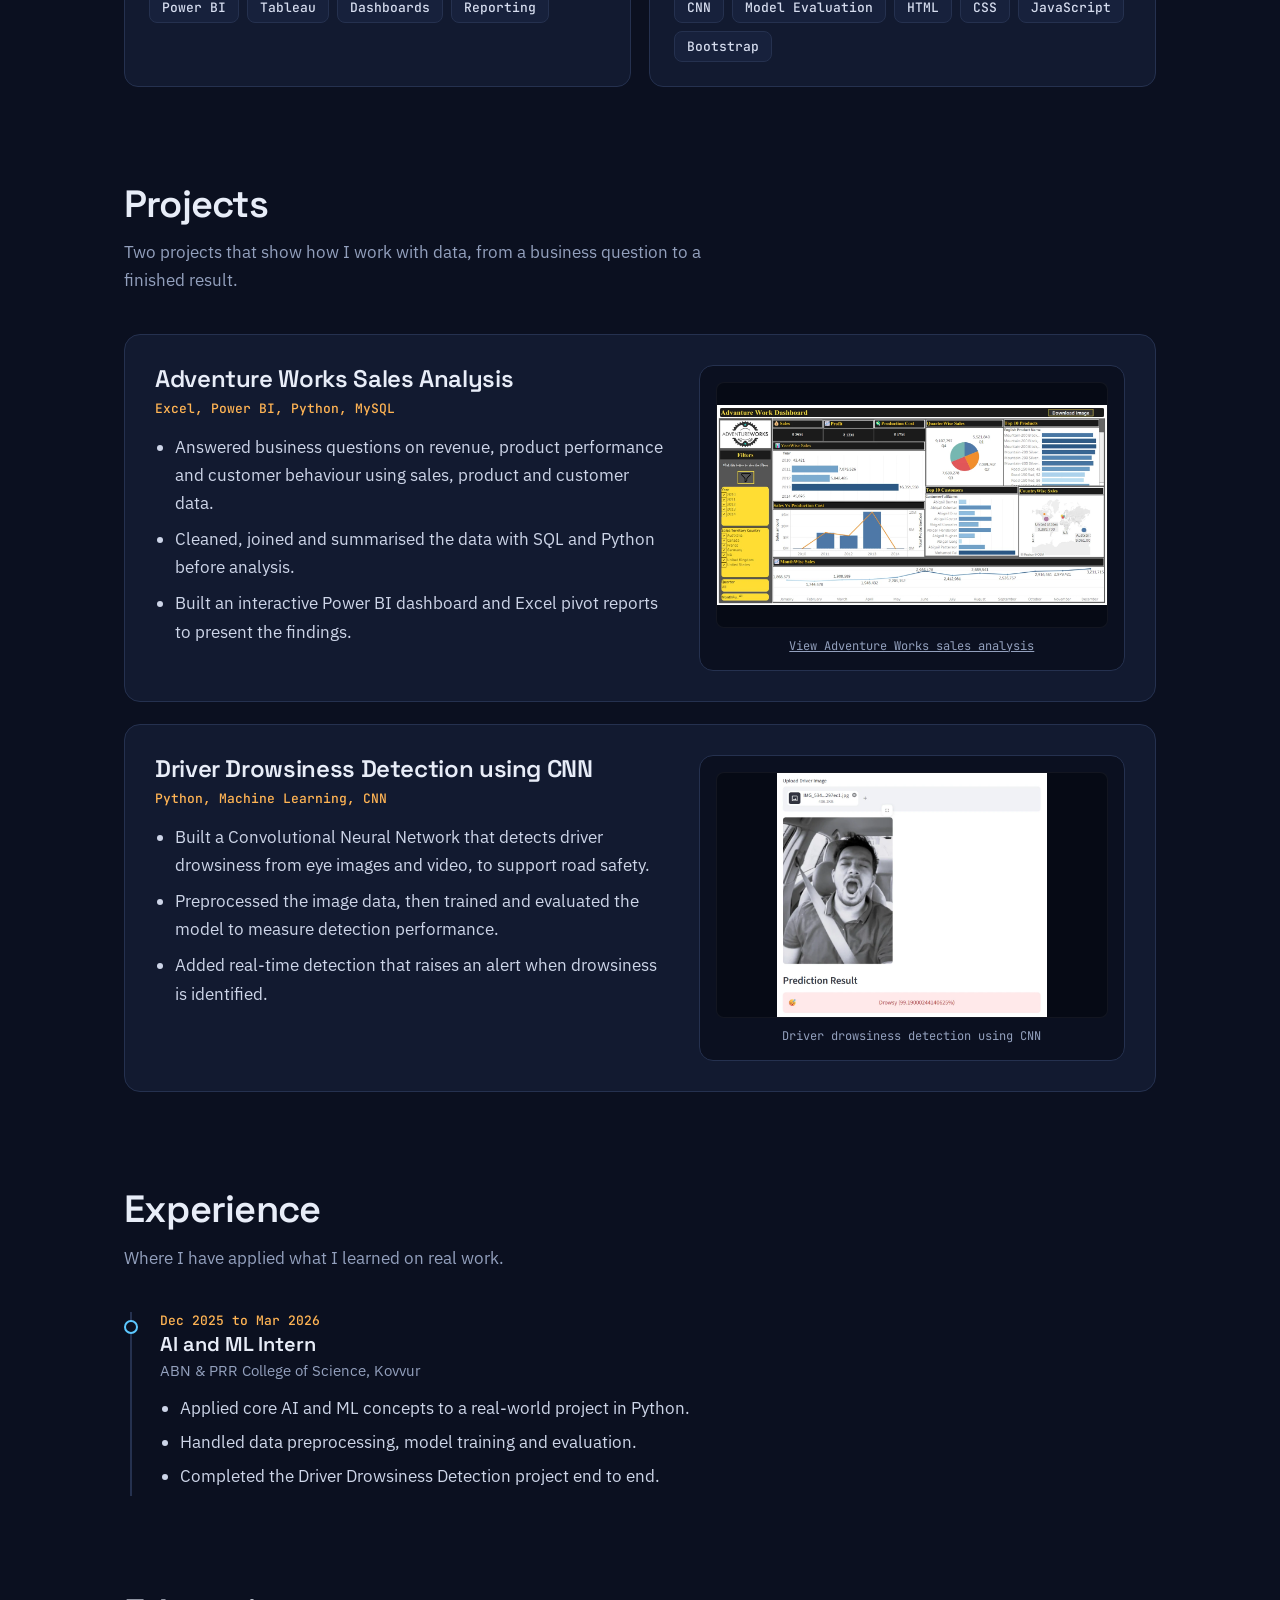
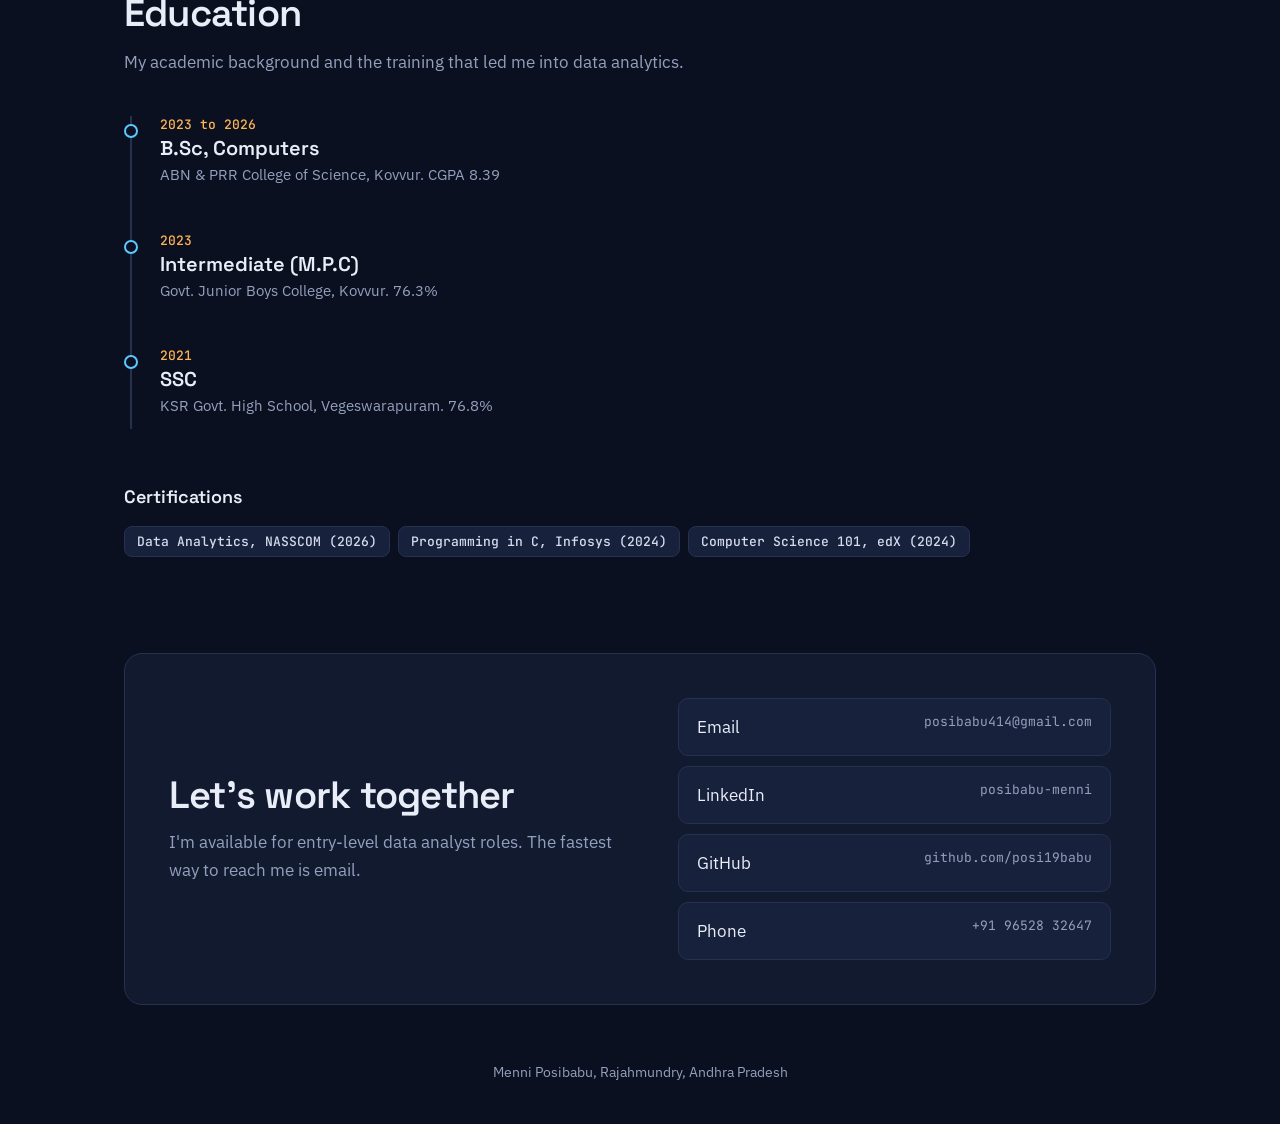
==== commit 6ddf6aa5: "Add files via upload" ====
--- a/index.html
+++ b/index.html
@@ -968,7 +968,8 @@
                 <img src="Advanture_Works.webp" alt="Adventure Works sales dashboard" width="1400" height="719"
                   loading="lazy" decoding="async">
               </div>
-              <div class="viz-caption">Adventure Works sales dashboard</div>
+              <a class="viz-caption" href="https://posi19babu.github.io/Adventure_work_sales_analysis/"
+                target="_blank" rel="noopener">View Adventure Works sales analysis</a>
             </div>
           </article>
 
@@ -1054,6 +1055,8 @@
             <a href="mailto:posibabu414@gmail.com">Email <span>posibabu414@gmail.com</span></a>
             <a href="https://linkedin.com/in/posibabu-menni-a346b5442" target="_blank" rel="noopener">LinkedIn
               <span>posibabu-menni</span></a>
+            <a href="https://github.com/posi19babu" target="_blank" rel="noopener">GitHub
+              <span>github.com/posi19babu</span></a>
             <a href="tel:+919652832647">Phone <span>+91 96528 32647</span></a>
           </div>
         </div>
